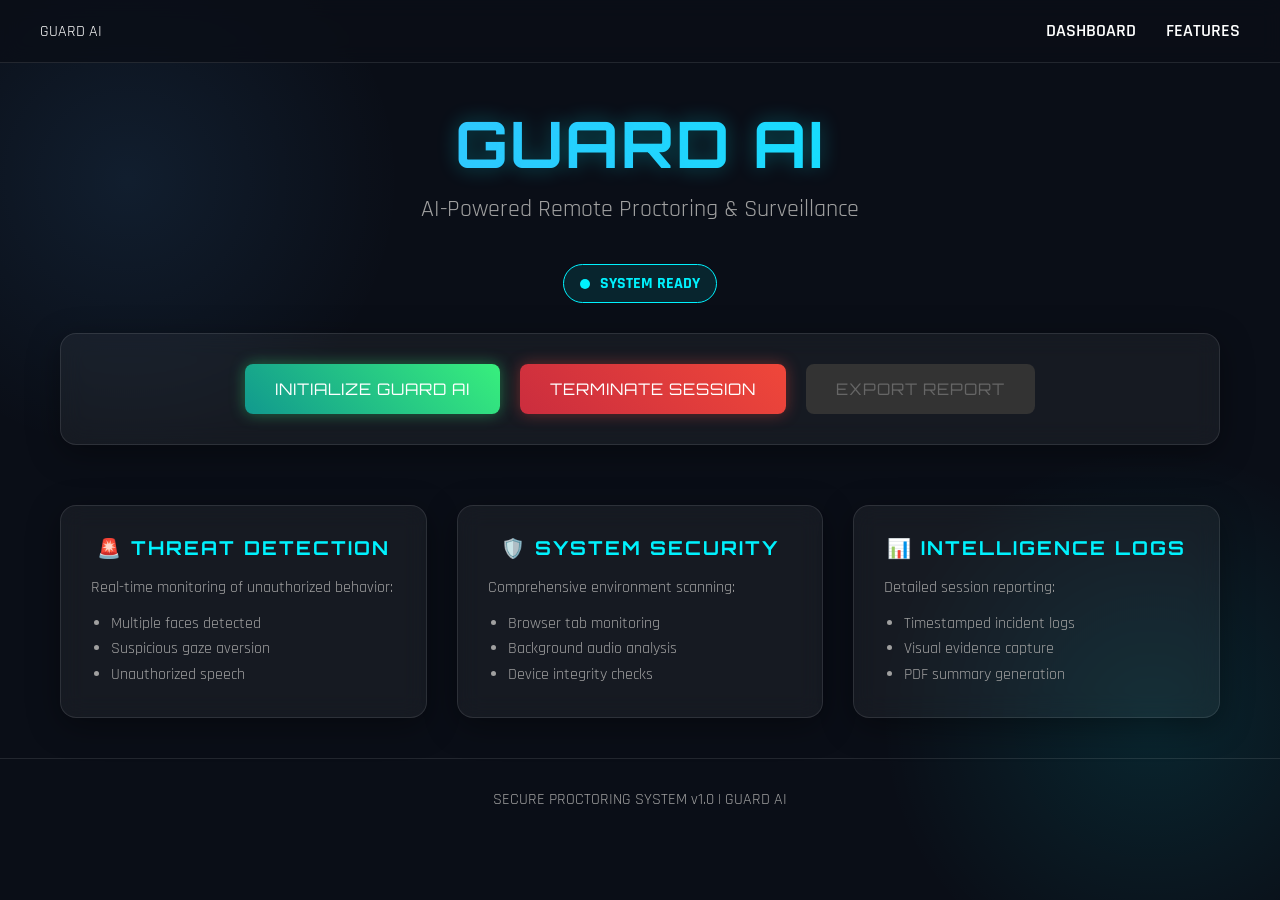
==== pro/Guard-AI/Frontend/index.html @ f5008c2e "Add files via upload" ====
<!DOCTYPE html>
<html lang="en">

<head>
  <meta charset="UTF-8" />
  <meta name="viewport" content="width=device-width, initial-scale=1.0" />
  <title>Guard AI | Control Center</title>
  <link rel="stylesheet" href="style.css">
  <link href="https://fonts.googleapis.com/css2?family=Orbitron:wght@700&family=Rajdhani:wght@400;600;700&display=swap"
    rel="stylesheet">
  <link href="https://cdn.jsdelivr.net/npm/aos@2.3.4/dist/aos.css" rel="stylesheet" />
</head>

<body>
  <nav>
    <div class="logo">GUARD AI</div>
    <ul>
      <li><a href="index.html">DASHBOARD</a></li>
      <li><a href="feature.html">FEATURES</a></li>
    </ul>
  </nav>

  <div class="dashboard-container">
    <header class="hero-header" data-aos="fade-down">
      <h1>Guard AI</h1>
      <p>AI-Powered Remote Proctoring & Surveillance</p>

      <div class="status-indicator">
        <div class="status-dot"></div>
        <span id="system-status">SYSTEM READY</span>
      </div>
    </header>

    <div class="glass-card control-panel" data-aos="zoom-in">
      <button id="start-guard-ai" class="start-button">INITIALIZE GUARD AI</button>
      <button id="stop-guard-ai" class="stop-button">TERMINATE SESSION</button>
      <button id="download-report" class="download-button" disabled>EXPORT REPORT</button>
    </div>

    <div class="info-grid">
      <div class="glass-card info-card" data-aos="fade-up" data-aos-delay="100">
        <h2>🚨 THREAT DETECTION</h2>
        <p>Real-time monitoring of unauthorized behavior:</p>
        <ul>
          <li>Multiple faces detected</li>
          <li>Suspicious gaze aversion</li>
          <li>Unauthorized speech</li>
        </ul>
      </div>

      <div class="glass-card info-card" data-aos="fade-up" data-aos-delay="200">
        <h2>🛡️ SYSTEM SECURITY</h2>
        <p>Comprehensive environment scanning:</p>
        <ul>
          <li>Browser tab monitoring</li>
          <li>Background audio analysis</li>
          <li>Device integrity checks</li>
        </ul>
      </div>

      <div class="glass-card info-card" data-aos="fade-up" data-aos-delay="300">
        <h2>📊 INTELLIGENCE LOGS</h2>
        <p>Detailed session reporting:</p>
        <ul>
          <li>Timestamped incident logs</li>
          <li>Visual evidence capture</li>
          <li>PDF summary generation</li>
        </ul>
      </div>
    </div>
  </div>

  <footer>
    <p>SECURE PROCTORING SYSTEM v1.0 | GUARD AI</p>
  </footer>

  <script src="https://cdn.jsdelivr.net/npm/aos@2.3.4/dist/aos.js"></script>
  <script>
    AOS.init({
      duration: 800,
      once: true
    });

    const statusText = document.getElementById("system-status");
    const downloadButton = document.getElementById("download-report");

    document.getElementById("start-guard-ai").addEventListener("click", () => {
      statusText.textContent = "INITIALIZING...";
      fetch("/start-guard-ai", { method: "POST" })
        .then(r => r.json())
        .then(data => {
          if (data.status === "success") {
            statusText.textContent = "MONITORING ACTIVE";
            statusText.style.color = "#38ef7d";
            document.querySelector('.status-dot').style.backgroundColor = "#38ef7d";
          } else {
            alert("Error: " + data.message);
            statusText.textContent = "SYSTEM READY";
          }
        })
        .catch(e => alert("Connection Error: " + e.message));
    });

    document.getElementById("stop-guard-ai").addEventListener("click", () => {
      statusText.textContent = "TERMINATING...";
      fetch("/stop-guard-ai", { method: "POST" })
        .then(r => r.json())
        .then(data => {
          if (data.status === "success") {
            statusText.textContent = "SESSION ENDED";
            statusText.style.color = "#ef473a";
            document.querySelector('.status-dot').style.backgroundColor = "#ef473a";
            downloadButton.disabled = false;
          } else {
            alert("Error: " + data.message);
          }
        })
        .catch(e => alert("Connection Error: " + e.message));
    });

    document.getElementById("download-report").addEventListener("click", () => {
      window.location.href = "/download-report";
    });
  </script>
</body>

</html>
---- pro/Guard-AI/Frontend/style.css ----
:root {
  --bg-dark: #0a0e17;
  --bg-panel: rgba(255, 255, 255, 0.05);
  --primary-color: #00f2fe;
  --secondary-color: #4facfe;
  --accent-color: #ff0055;
  --text-main: #ffffff;
  --text-muted: #a0a0a0;
  --glass-border: rgba(255, 255, 255, 0.1);
  --font-heading: 'Orbitron', sans-serif;
  --font-body: 'Rajdhani', sans-serif;
}

* {
  margin: 0;
  padding: 0;
  box-sizing: border-box;
}

body {
  background-color: var(--bg-dark);
  color: var(--text-main);
  font-family: var(--font-body);
  overflow-x: hidden;
  min-height: 100vh;
  background-image: 
    radial-gradient(circle at 10% 20%, rgba(79, 172, 254, 0.1) 0%, transparent 20%),
    radial-gradient(circle at 90% 80%, rgba(0, 242, 254, 0.1) 0%, transparent 20%);
}

/* Typography */
h1, h2, h3 {
  font-family: var(--font-heading);
  text-transform: uppercase;
  letter-spacing: 2px;
}

a {
  text-decoration: none;
  color: var(--text-main);
  transition: color 0.3s ease;
}

a:hover {
  color: var(--primary-color);
}

/* Navigation */
nav {
  display: flex;
  justify-content: space-between;
  align-items: center;
  padding: 20px 40px;
  background: rgba(10, 14, 23, 0.8);
  backdrop-filter: blur(10px);
  position: sticky;
  top: 0;
  z-index: 100;
  border-bottom: 1px solid var(--glass-border);
}

nav ul {
  list-style: none;
  display: flex;
  gap: 30px;
}

nav a {
  font-size: 1.1rem;
  font-weight: 600;
}

/* Glassmorphism Utilities */
.glass-card {
  background: var(--bg-panel);
  backdrop-filter: blur(12px);
  -webkit-backdrop-filter: blur(12px);
  border: 1px solid var(--glass-border);
  border-radius: 16px;
  padding: 30px;
  box-shadow: 0 8px 32px 0 rgba(0, 0, 0, 0.37);
}

/* Dashboard Layout (Index) */
.dashboard-container {
  max-width: 1200px;
  margin: 40px auto;
  padding: 0 20px;
  text-align: center;
}

.hero-header h1 {
  font-size: 4rem;
  background: linear-gradient(to right, var(--secondary-color), var(--primary-color));
  -webkit-background-clip: text;
  -webkit-text-fill-color: transparent;
  margin-bottom: 10px;
  text-shadow: 0 0 20px rgba(0, 242, 254, 0.3);
}

.hero-header p {
  font-size: 1.5rem;
  color: var(--text-muted);
  margin-bottom: 40px;
}

.control-panel {
  display: flex;
  justify-content: center;
  gap: 20px;
  margin-bottom: 60px;
}

/* Buttons */
button {
  font-family: var(--font-heading);
  font-size: 1rem;
  padding: 15px 30px;
  border: none;
  border-radius: 8px;
  cursor: pointer;
  transition: all 0.3s ease;
  text-transform: uppercase;
  letter-spacing: 1px;
  position: relative;
  overflow: hidden;
}

.start-button {
  background: linear-gradient(45deg, #11998e, #38ef7d);
  color: white;
  box-shadow: 0 0 15px rgba(56, 239, 125, 0.4);
}

.start-button:hover {
  transform: translateY(-2px);
  box-shadow: 0 0 25px rgba(56, 239, 125, 0.6);
}

.stop-button {
  background: linear-gradient(45deg, #cb2d3e, #ef473a);
  color: white;
  box-shadow: 0 0 15px rgba(239, 71, 58, 0.4);
}

.stop-button:hover {
  transform: translateY(-2px);
  box-shadow: 0 0 25px rgba(239, 71, 58, 0.6);
}

.download-button {
  background: linear-gradient(45deg, #2980b9, #6dd5fa);
  color: white;
  box-shadow: 0 0 15px rgba(109, 213, 250, 0.4);
}

.download-button:disabled {
  background: #333;
  color: #666;
  cursor: not-allowed;
  box-shadow: none;
  transform: none;
}

/* Status Indicator */
.status-indicator {
  display: inline-flex;
  align-items: center;
  gap: 10px;
  padding: 8px 16px;
  background: rgba(0, 242, 254, 0.1);
  border: 1px solid var(--primary-color);
  border-radius: 20px;
  color: var(--primary-color);
  font-weight: bold;
  margin-bottom: 30px;
}

.status-dot {
  width: 10px;
  height: 10px;
  background-color: var(--primary-color);
  border-radius: 50%;
  animation: pulse 2s infinite;
}

@keyframes pulse {
  0% { box-shadow: 0 0 0 0 rgba(0, 242, 254, 0.7); }
  70% { box-shadow: 0 0 0 10px rgba(0, 242, 254, 0); }
  100% { box-shadow: 0 0 0 0 rgba(0, 242, 254, 0); }
}

/* Info Grid */
.info-grid {
  display: grid;
  grid-template-columns: repeat(auto-fit, minmax(300px, 1fr));
  gap: 30px;
  margin-top: 40px;
}

.info-card h2 {
  color: var(--primary-color);
  margin-bottom: 15px;
  font-size: 1.2rem;
}

.info-card p, .info-card ul {
  color: var(--text-muted);
  line-height: 1.6;
  text-align: left;
}

.info-card ul {
  padding-left: 20px;
  margin-top: 10px;
}

/* Features Page */
.features-header {
  text-align: center;
  padding: 60px 20px;
}

.features-header h1 {
  font-size: 3rem;
  color: var(--text-main);
  margin-bottom: 10px;
}

.features-grid {
  display: grid;
  grid-template-columns: repeat(auto-fit, minmax(280px, 1fr));
  gap: 30px;
  max-width: 1200px;
  margin: 0 auto 60px;
  padding: 0 20px;
}

.feature-card {
  text-align: center;
  transition: transform 0.3s ease, border-color 0.3s ease;
}

.feature-card:hover {
  transform: translateY(-10px);
  border-color: var(--primary-color);
}

.feature-icon {
  font-size: 3rem;
  margin-bottom: 20px;
  display: inline-block;
  padding: 20px;
  background: rgba(255, 255, 255, 0.05);
  border-radius: 50%;
  color: var(--primary-color);
}

.feature-card h3 {
  margin-bottom: 10px;
  color: var(--text-main);
}

.feature-card p {
  color: var(--text-muted);
  margin-bottom: 20px;
}

.status-badge {
  display: inline-block;
  padding: 5px 12px;
  border-radius: 12px;
  font-size: 0.8rem;
  font-weight: bold;
  text-transform: uppercase;
}

.status-active { background: rgba(56, 239, 125, 0.2); color: #38ef7d; }
.status-monitoring { background: rgba(255, 200, 0, 0.2); color: #ffc800; }
.status-secured { background: rgba(0, 242, 254, 0.2); color: #00f2fe; }
.status-logging { background: rgba(255, 0, 85, 0.2); color: #ff0055; }

/* Footer */
footer {
  text-align: center;
  padding: 30px;
  border-top: 1px solid var(--glass-border);
  color: var(--text-muted);
  margin-top: auto;
}
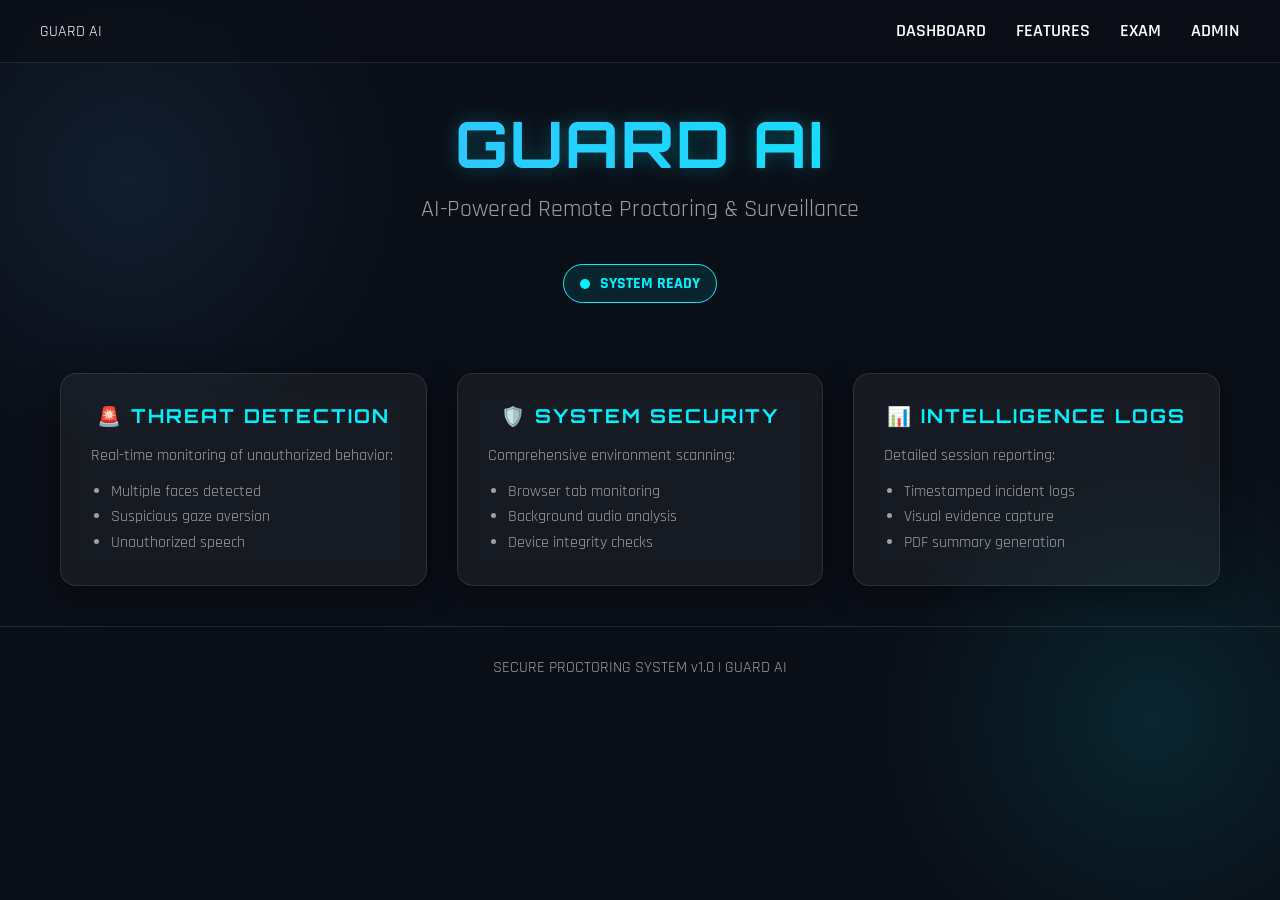
==== commit 2e73b5b6: "updated project with new changes" ====
--- a/pro/Guard-AI/Frontend/index.html
+++ b/pro/Guard-AI/Frontend/index.html
@@ -15,8 +15,10 @@
   <nav>
     <div class="logo">GUARD AI</div>
     <ul>
-      <li><a href="index.html">DASHBOARD</a></li>
-      <li><a href="feature.html">FEATURES</a></li>
+      <li><a href="/">DASHBOARD</a></li>
+      <li><a href="/feature.html">FEATURES</a></li>
+      <li><a href="/exam">EXAM</a></li>
+      <li><a href="/admin">ADMIN</a></li>
     </ul>
   </nav>
 
@@ -31,11 +33,7 @@
       </div>
     </header>
 
-    <div class="glass-card control-panel" data-aos="zoom-in">
-      <button id="start-guard-ai" class="start-button">INITIALIZE GUARD AI</button>
-      <button id="stop-guard-ai" class="stop-button">TERMINATE SESSION</button>
-      <button id="download-report" class="download-button" disabled>EXPORT REPORT</button>
-    </div>
+
 
     <div class="info-grid">
       <div class="glass-card info-card" data-aos="fade-up" data-aos-delay="100">
@@ -81,46 +79,6 @@
       once: true
     });
 
-    const statusText = document.getElementById("system-status");
-    const downloadButton = document.getElementById("download-report");
-
-    document.getElementById("start-guard-ai").addEventListener("click", () => {
-      statusText.textContent = "INITIALIZING...";
-      fetch("/start-guard-ai", { method: "POST" })
-        .then(r => r.json())
-        .then(data => {
-          if (data.status === "success") {
-            statusText.textContent = "MONITORING ACTIVE";
-            statusText.style.color = "#38ef7d";
-            document.querySelector('.status-dot').style.backgroundColor = "#38ef7d";
-          } else {
-            alert("Error: " + data.message);
-            statusText.textContent = "SYSTEM READY";
-          }
-        })
-        .catch(e => alert("Connection Error: " + e.message));
-    });
-
-    document.getElementById("stop-guard-ai").addEventListener("click", () => {
-      statusText.textContent = "TERMINATING...";
-      fetch("/stop-guard-ai", { method: "POST" })
-        .then(r => r.json())
-        .then(data => {
-          if (data.status === "success") {
-            statusText.textContent = "SESSION ENDED";
-            statusText.style.color = "#ef473a";
-            document.querySelector('.status-dot').style.backgroundColor = "#ef473a";
-            downloadButton.disabled = false;
-          } else {
-            alert("Error: " + data.message);
-          }
-        })
-        .catch(e => alert("Connection Error: " + e.message));
-    });
-
-    document.getElementById("download-report").addEventListener("click", () => {
-      window.location.href = "/download-report";
-    });
   </script>
 </body>
 
